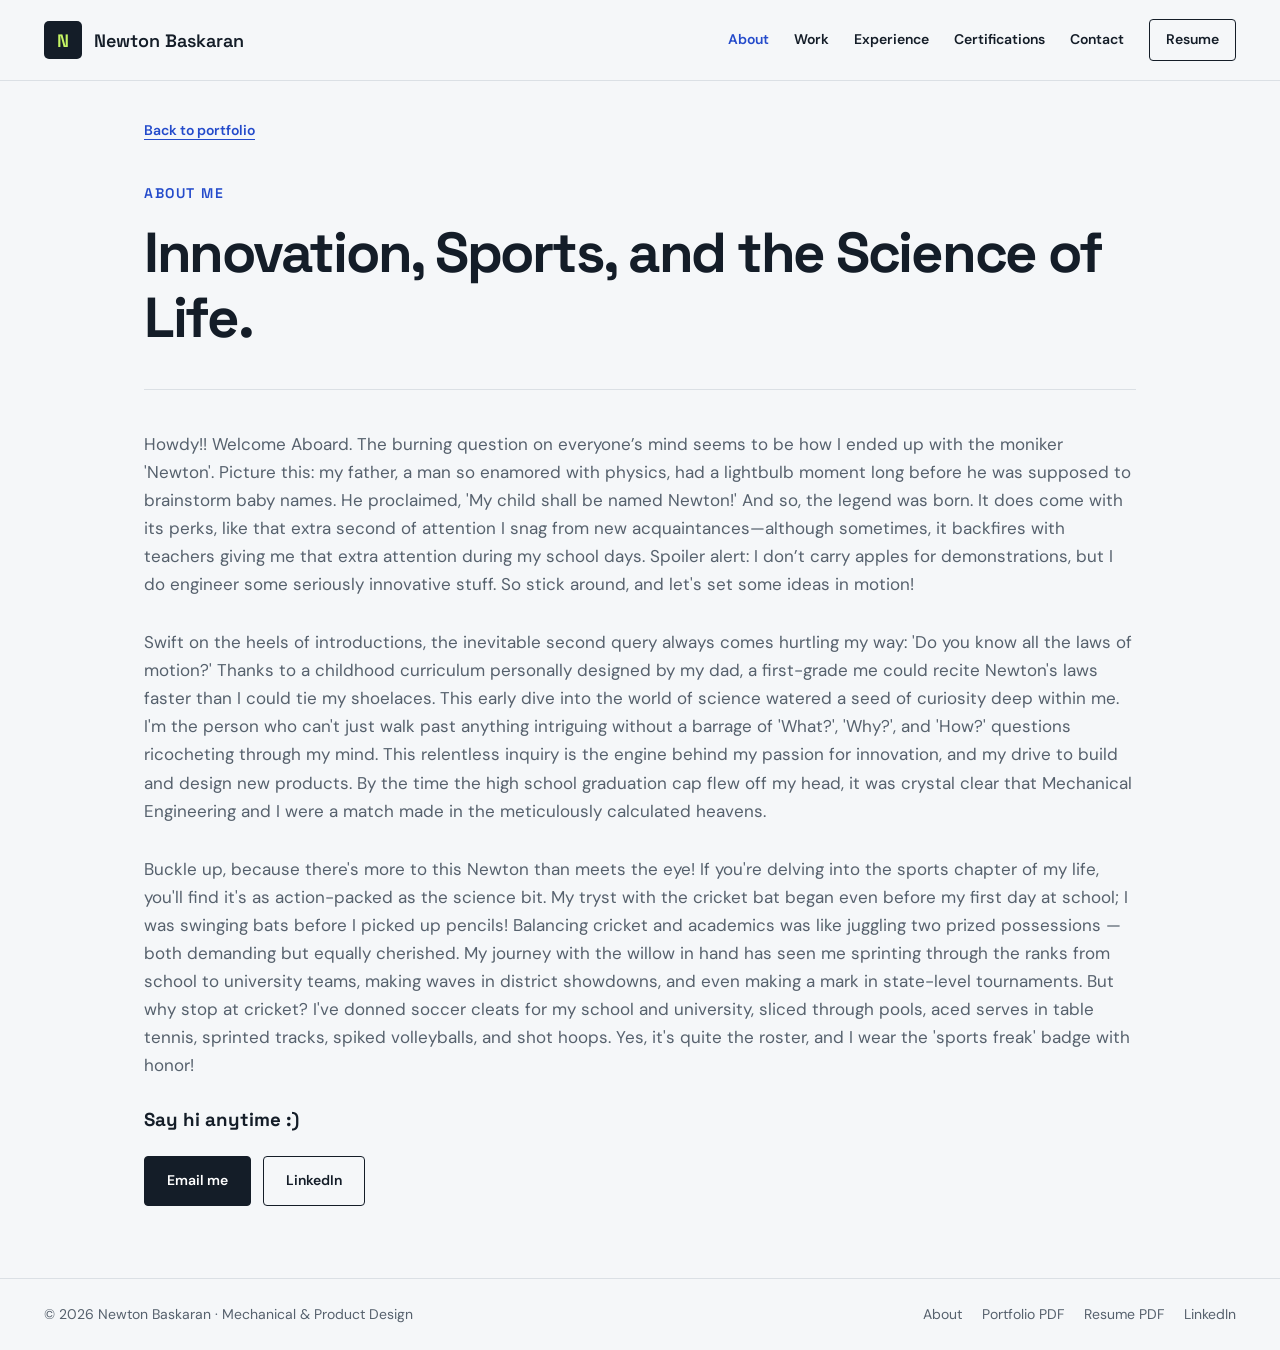
==== about/index.html @ c2f66797 "Move About story to a separate page and put About before Work" ====
<!doctype html>
<html lang="en"><head><meta charset="utf-8"><meta name="viewport" content="width=device-width, initial-scale=1">
<title>About Newton Baskaran | Mechanical &amp; Product Design</title><meta name="description" content="Get to know Newton Baskaran: the story behind his name, his curiosity for mechanical engineering, and his love of sport.">
<link rel="icon" type="image/svg+xml" href="data:image/svg+xml,%3Csvg xmlns='http://www.w3.org/2000/svg' viewBox='0 0 40 40'%3E%3Crect width='40' height='40' rx='8' fill='%23141d28'/%3E%3Cpath d='M11 29V11l18 18V11' fill='none' stroke='%23c5f564' stroke-width='4'/%3E%3C/svg%3E">
<link rel="stylesheet" href="../assets/portfolio.css"><script src="../assets/portfolio.js" defer></script></head><body>
<a class="skip" href="#main">Skip to content</a><header class="nav"><div class="wrap nav-inner">
<a class="brand" href="../"><span class="mark" aria-hidden="true">N</span><span>Newton<span class="surname"> Baskaran</span></span></a>
<nav class="nav-links" aria-label="Main navigation">
<a class="nav-about-page" href="./" aria-current="page">About</a><a href="../#work">Work</a><a class="nav-about" href="../#experience">Experience</a>
<a class="nav-certs" href="../#certifications">Certifications</a><a href="../#contact">Contact</a>
<a class="nav-resume" href="../assets/Newton-Baskaran-Resume.pdf" target="_blank" rel="noopener">Resume</a>
</nav></div></header>
<main id="main" class="case-main about-page"><div class="wrap"><a class="back-link" href="../">Back to portfolio</a><header class="case-heading"><span class="eyebrow">About me</span><h1>Innovation, Sports, and the Science of Life.</h1></header>
<div class="case-narrative about-story"><div class="case-section"><p>Howdy!! Welcome Aboard. The burning question on everyone’s mind seems to be how I ended up with the moniker 'Newton'. Picture this: my father, a man so enamored with physics, had a lightbulb moment long before he was supposed to brainstorm baby names. He proclaimed, 'My child shall be named Newton!' And so, the legend was born. It does come with its perks, like that extra second of attention I snag from new acquaintances—although sometimes, it backfires with teachers giving me that extra attention during my school days. Spoiler alert: I don’t carry apples for demonstrations, but I do engineer some seriously innovative stuff. So stick around, and let's set some ideas in motion!</p></div>
<div class="case-section"><p>Swift on the heels of introductions, the inevitable second query always comes hurtling my way: 'Do you know all the laws of motion?' Thanks to a childhood curriculum personally designed by my dad, a first-grade me could recite Newton's laws faster than I could tie my shoelaces. This early dive into the world of science watered a seed of curiosity deep within me. I'm the person who can't just walk past anything intriguing without a barrage of 'What?', 'Why?', and 'How?' questions ricocheting through my mind. This relentless inquiry is the engine behind my passion for innovation, and my drive to build and design new products. By the time the high school graduation cap flew off my head, it was crystal clear that Mechanical Engineering and I were a match made in the meticulously calculated heavens.</p></div>
<div class="case-section"><p>Buckle up, because there's more to this Newton than meets the eye! If you're delving into the sports chapter of my life, you'll find it's as action-packed as the science bit. My tryst with the cricket bat began even before my first day at school; I was swinging bats before I picked up pencils! Balancing cricket and academics was like juggling two prized possessions — both demanding but equally cherished. My journey with the willow in hand has seen me sprinting through the ranks from school to university teams, making waves in district showdowns, and even making a mark in state-level tournaments. But why stop at cricket? I've donned soccer cleats for my school and university, sliced through pools, aced serves in table tennis, sprinted tracks, spiked volleyballs, and shot hoops. Yes, it's quite the roster, and I wear the 'sports freak' badge with honor!</p></div><div class="case-section"><h3>Say hi anytime :)</h3><div class="buttons"><a class="btn" href="mailto:nbaskar1@asu.edu">Email me</a><a class="btn secondary" href="https://www.linkedin.com/in/NewtonBaskaran" target="_blank" rel="noopener">LinkedIn</a></div></div></div>
</div></main><footer class="footer"><div class="wrap footer-inner"><span>© 2026 Newton Baskaran · Mechanical & Product Design</span>
<div class="footer-links"><a href="./">About</a><a href="../assets/Newton-Baskaran-Design-Portfolio.pdf" download>Portfolio PDF</a>
<a href="../assets/Newton-Baskaran-Resume.pdf" download>Resume PDF</a><a href="https://www.linkedin.com/in/NewtonBaskaran" target="_blank" rel="noopener">LinkedIn</a></div></div></footer></body></html>
---- assets/portfolio.css ----
@import url('https://fonts.googleapis.com/css2?family=DM+Sans:wght@400;500;600;700&family=Space+Grotesk:wght@400;500;600;700&display=swap');

:root {
  --ink: #141d28;
  --muted: #56616d;
  --paper: #f5f7f9;
  --line: #dbe0e5;
  --acid: #c5f564;
  --blue: #244bcb;
  --display: 'Space Grotesk', Arial, sans-serif;
  --body: 'DM Sans', Arial, sans-serif;
}
* { box-sizing: border-box; }
html { scroll-behavior: smooth; scroll-padding-top: 100px; }
body { margin: 0; background: var(--paper); color: var(--ink); font: 16px/1.65 var(--body); }
a { color: inherit; text-decoration: none; }
button { font: inherit; cursor: pointer; }
a, button { -webkit-tap-highlight-color: transparent; touch-action: manipulation; }
a:focus-visible, button:focus-visible { outline: 3px solid var(--blue); outline-offset: 5px; }
h1, h2, h3, h4, p, figure { margin: 0; }
h1, h2, h3, h4 { font-family: var(--display); line-height: 1.15; }
img, video { max-width: 100%; }
[hidden] { display: none !important; }
.wrap { width: 100%; max-width: 1408px; margin: auto; padding-inline: 44px; }
.skip { position: fixed; top: -100px; left: 10px; background: white; z-index: 30; padding: 8px 16px; }
.skip:focus { top: 8px; }
.nav { position: sticky; top: 0; background: rgba(245,247,249,.96); border-bottom: 1px solid var(--line); z-index: 10; backdrop-filter: blur(15px); }
.nav-inner { min-height: 80px; display: flex; align-items: center; justify-content: space-between; gap: 22px; }
.brand { display: flex; align-items: center; gap: 12px; font: 600 18px var(--display); flex-shrink: 0; }
.mark { background: var(--ink); color: var(--acid); width: 38px; height: 38px; display: grid; place-items: center; border-radius: 5px; }
.nav-links { display: flex; align-items: center; gap: 25px; font-size: 14px; font-weight: 600; }
.nav-links a:hover { color: var(--blue); }
.nav-resume { border: 1px solid var(--ink); padding: 8px 16px; border-radius: 4px; }
.eyebrow { font: 600 14px/1.5 var(--display); letter-spacing: .11em; text-transform: uppercase; }
.hero { position: relative; isolation: isolate; background: #081321; color: white; overflow: hidden; }
.hero-video { position: absolute; z-index: -2; top: 0; left: 0; width: 100%; height: 100%; max-width: none; object-fit: cover; object-position: 50% 42%; }
.hero-shade { position: absolute; inset: 0; z-index: -1; background: linear-gradient(90deg, rgba(7,16,28,.83) 0%, rgba(7,16,28,.76) 36%, rgba(7,16,28,.24) 62%, rgba(7,16,28,0) 78%); }
.hero-inner { padding-block: 60px 68px; min-height: 680px; }
.hero .eyebrow { color: var(--acid); }
.hero h1 { max-width: 705px; margin-top: 22px; letter-spacing: -.045em; }
.hero-greeting { display: block; font-size: clamp(42px,4.8vw,68px); line-height: 1.13; }
.hero-message { display: block; font-size: clamp(34px,3.6vw,50px); line-height: 1.13; margin-top: 13px; max-width: 660px; }
.hero-ps { font-size: 16px; color: #d6e1dc; margin-top: 22px; }
.hero-intro { font-size: 18px; line-height: 1.65; max-width: 530px; margin-top: 25px; color: #e2e7ee; }
.buttons { display: flex; gap: 12px; flex-wrap: wrap; margin-top: 26px; }
.btn { display: inline-flex; align-items: center; justify-content: center; padding: 12px 22px; border-radius: 4px; background: var(--ink); color: white; font-weight: 600; font-size: 14px; border: 1px solid var(--ink); text-align: center; }
.btn:hover { background: var(--blue); border-color: var(--blue); }
.btn.secondary { background: transparent; color: var(--ink); }
.btn.secondary:hover { background: #e9edf2; }
.hero .btn { background: var(--acid); color: var(--ink); border-color: var(--acid); }
.hero .btn:hover { background: #d4ff85; }
.hero .btn.secondary { background: #102033a3; color: white; border-color: #b8c4d0; }
.hero .btn.secondary:hover { background: #243746; }
.hero a:focus-visible, .motion-control:focus-visible { outline-color: var(--acid); }
.motion-control { position: absolute; bottom: 22px; right: 36px; padding: 8px 14px; border: 1px solid #a6b1bd; border-radius: 4px; background: #081321c7; color: white; font-size: 14px; }
.motion-control:hover { background: #233342; }
.band { background: var(--ink); color: white; }
.band-inner { display: grid; grid-template-columns: repeat(3,1fr); gap: 30px; padding-block: 27px; }
.band-inner > div { display: flex; flex-direction: column; gap: 4px; }
.band strong { font: 500 22px var(--display); color: var(--acid); }
.band span { font-size: 14px; color: #cbd5de; }
.section { padding-block: 76px; }
.section-top { display: flex; justify-content: space-between; align-items: end; gap: 24px; margin-bottom: 30px; }
.section-top h2 { font-size: 42px; letter-spacing: -.04em; margin-top: 10px; }
.section-top > p { max-width: 410px; color: var(--muted); font-size: 16px; }
.featured { display: grid; grid-template-columns: 1.08fr .92fr; gap: 22px; }
.feature { border: 1px solid var(--line); border-radius: 8px; overflow: hidden; background: white; display: flex; flex-direction: column; }
.feature-head { padding: 32px 34px; }
.feature h3 { font-size: 30px; letter-spacing: -.035em; max-width: 390px; margin: 16px 0; }
.feature p { color: var(--muted); }
.feature-meta { display: flex; justify-content: space-between; gap: 12px; font: 500 14px/1.5 var(--display); color: var(--muted); }
.feature-meta > span:first-child { font-weight: 700; color: var(--ink); }
.product-map { background: var(--ink); color: white; padding: 32px 34px; flex: 1; display: flex; flex-direction: column; justify-content: center; }
.product-map .eyebrow { color: var(--acid); }
.process { display: grid; grid-template-columns: repeat(3,1fr); gap: 0; margin-top: 30px; }
.process > div { border-left: 1px solid #53606c; padding-inline: 18px; }
.process > div:first-child { padding-left: 0; border: 0; }
.process span { font: 500 14px var(--display); color: var(--acid); }
.process strong { display: block; font: 500 19px/1.3 var(--display); margin-top: 12px; }
.process p { font-size: 14px; color: #c1cbd5; margin-top: 8px; }
.feature-foot { padding: 22px 34px; border-top: 1px solid var(--line); display: flex; align-items: center; justify-content: space-between; gap: 14px; font-size: 14px; }
.text-link { color: var(--blue); font-weight: 700; font-size: 14px; text-decoration-thickness: 1px; text-underline-offset: 4px; }
.text-link:hover { text-decoration: underline; }
.feature.accent { background: var(--acid); border-color: var(--acid); }
.feature.accent .feature-meta, .feature.accent p { color: #354223; }
.module-list { padding: 0 34px 30px; display: grid; gap: 0; }
.module { display: flex; align-items: baseline; justify-content: space-between; gap: 20px; border-top: 1px solid #8bab43; padding-block: 10px; font-size: 16px; }
.module span { font: 14px/1.4 var(--display); color: #3a4c23; text-align: right; }
.module strong { font-weight: 500; }
a.module:hover strong { text-decoration: underline; text-underline-offset: 4px; }
.module:focus-visible { outline-offset: 2px; }
.support-module strong { font-weight: 400; }
.projects-heading { display: flex; align-items: center; justify-content: space-between; gap: 24px; margin-top: 64px; }
.projects-heading h2 { font-size: 30px; letter-spacing: -.03em; }
.filter-bar { display: flex; align-items: center; gap: 8px; flex-wrap: wrap; margin: 22px 0; }
.filter { background: none; border: 1px solid var(--line); padding: 8px 16px; font-size: 14px; border-radius: 4px; color: var(--muted); }
.filter:hover { border-color: var(--ink); color: var(--ink); }
.filter[aria-pressed=true] { background: var(--ink); color: white; border-color: var(--ink); }
.project-count { margin-left: auto; color: var(--muted); font-size: 14px; padding-left: 10px; }
.cards { display: grid; grid-template-columns: repeat(3,minmax(0,1fr)); gap: 22px; }
.card { background: white; border: 1px solid var(--line); border-radius: 7px; min-width: 0; }
.card-link { display: flex; flex-direction: column; height: 100%; border-radius: 7px; }
.card-link:hover { box-shadow: 0 8px 25px #141d2810; }
.card-visual { height: 235px; background: #e6ebf0; overflow: hidden; position: relative; border-radius: 6px 6px 0 0; }
.card-visual img { width: 100%; height: 100%; object-fit: contain; padding: 14px; transition: transform .3s; }
.card-link:hover .card-visual img { transform: scale(1.04); }
.card-body { padding: 24px; flex: 1; display: flex; flex-direction: column; }
.card-meta { display: flex; justify-content: space-between; gap: 10px; font: 500 14px var(--display); color: var(--muted); }
.card h3 { font-size: 24px; letter-spacing: -.03em; margin: 12px 0; }
.card p { font-size: 16px; color: var(--muted); }
.card-stat { margin-top: auto; padding-top: 23px; display: flex; flex-direction: column; gap: 4px; }
.card-stat strong { font: 600 23px/1.25 var(--display); }
.card-stat span { font-size: 14px; color: var(--muted); }
.card .text-link { display: block; border-top: 1px solid var(--line); padding-top: 16px; margin-top: 20px; }
.card-link:hover .text-link { text-decoration: underline; }
.typographic, .no-photo { background: var(--blue); color: white; }
.type-visual { padding: 28px; height: 100%; display: flex; flex-direction: column; justify-content: center; }
.type-visual strong { font: 500 clamp(30px,2.8vw,42px)/1.1 var(--display); max-width: 350px; letter-spacing: -.04em; }
.type-visual span { font-size: 14px; margin-top: 16px; color: #edf2ff; }
.workflow { padding: 25px 28px; height: 100%; display: flex; flex-direction: column; justify-content: center; }
.workflow .eyebrow { color: var(--acid); }
.workflow ol { padding: 0; margin: 14px 0 0; list-style: none; display: grid; gap: 9px; }
.workflow li { display: flex; align-items: baseline; gap: 18px; }
.workflow li span { color: #e3f6c5; font-size: 14px; }
.workflow li strong { font: 500 20px/1.25 var(--display); }
.context-section { background: #e9edf2; border-block: 1px solid var(--line); }
.context-grid { display: grid; grid-template-columns: .85fr 1.15fr; gap: 70px; }
.context-grid h2 { font-size: 42px; letter-spacing: -.04em; margin: 12px 0 24px; max-width: 390px; }
.context-grid p { color: var(--muted); }
.timeline { display: grid; gap: 24px; }
.position { border-top: 1px solid #c4ccd5; padding-top: 20px; }
.position:first-child { border-color: var(--ink); }
.position-top { display: flex; justify-content: space-between; gap: 20px; margin-bottom: 8px; }
.position h3 { font-size: 23px; }
.position span { font-size: 14px; color: var(--muted); white-space: nowrap; }
.position small { display: block; font-size: 14px; color: var(--muted); margin-bottom: 8px; }
.experience-support { margin: 12px 0 0; padding-left: 20px; color: var(--muted); }
.experience-support li + li { margin-top: 8px; }
.education { margin-top: 30px; border-top: 1px solid #c4ccd5; padding-top: 23px; }
.education h3 { font-size: 20px; margin-bottom: 16px; }
.education p { font-size: 16px; margin-bottom: 16px; }
.education strong { display: block; color: var(--ink); }
.skills-layout { display: grid; grid-template-columns: .85fr 1.15fr; gap: 70px; align-items: start; }
.tools-panel { background: var(--ink); color: white; padding: 32px; border-radius: 7px; }
.tools-panel h3 { font-size: 23px; margin-bottom: 16px; color: var(--acid); }
.tools-panel h3:not(:first-child) { margin-top: 28px; border-top: 1px solid #4f5e6d; padding-top: 23px; }
.tools-panel p { color: #e0e7ee; }
.tools-panel#certifications { scroll-margin-top: 105px; }
.capabilities-panel { display: grid; gap: 28px; }
.capability-group h3 { font-size: 23px; margin-bottom: 16px; }
.capability-group + .capability-group { border-top: 1px solid var(--line); padding-top: 28px; }
.tools-panel .certification-list { list-style: none; padding: 0; margin: 0; }
.certification { padding-block: 11px; }
.certification + .certification { border-top: 1px solid #394958; }
.certification strong { display: block; color: white; font: 500 16px/1.45 var(--body); }
.certification span { display: block; color: #c3cfdb; font-size: 14px; margin-top: 3px; }
.skill-chips, .case-tags { display: flex; align-content: start; gap: 10px; flex-wrap: wrap; padding: 0; margin: 0; list-style: none; }
.skill-chips li { font-size: 16px; padding: 7px 12px; background: white; border: 1px solid var(--line); border-radius: 4px; }
.certifications { background: #e9edf2; border-block: 1px solid var(--line); }
.cert-grid { display: grid; grid-template-columns: repeat(2,minmax(0,1fr)); gap: 18px; }
.cert { min-width: 0; background: white; padding: 26px 28px; border: 1px solid #cfd7e0; border-radius: 6px; }
.cert-meta { display: flex; justify-content: space-between; gap: 14px; font-size: 14px; color: var(--muted); }
.cert-meta time { white-space: nowrap; }
.cert h3 { margin-top: 14px; font-size: 23px; letter-spacing: -.025em; }
.credential { font-size: 13px; color: var(--muted); margin-top: 16px; }
.credential span { display: block; overflow-wrap: anywhere; font-family: var(--display); color: var(--ink); margin-top: 2px; }
.contact { padding-block: 76px; }
.contact-grid { display: flex; align-items: end; justify-content: space-between; gap: 35px; }
.contact h2 { font-size: clamp(34px,4.5vw,62px); letter-spacing: -.045em; max-width: 700px; margin: 14px 0 20px; }
.contact p { max-width: 650px; color: var(--muted); }
.contact-details { display: flex; flex-direction: column; align-items: start; gap: 8px; margin-top: 24px; }
.email { color: var(--blue); font: 500 23px/1.4 var(--display); overflow-wrap: anywhere; }
.contact-details a:hover { text-decoration: underline; text-underline-offset: 4px; }
.footer { border-top: 1px solid var(--line); padding-block: 24px; font-size: 14px; color: var(--muted); }
.footer-inner { display: flex; justify-content: space-between; gap: 25px; }
.footer-links { display: flex; gap: 20px; flex-wrap: wrap; }
.footer a:hover { text-decoration: underline; }

/* Individual project pages share the PDF portfolio's image / narrative split. */
.case-main { padding-block: 30px 64px; }
.back-link { display: inline-block; padding: 8px 0; font-size: 14px; color: var(--blue); font-weight: 600; text-decoration: underline; text-underline-offset: 4px; }
.case-heading { padding-block: 30px 38px; border-bottom: 1px solid var(--line); }
.case-heading .eyebrow { color: var(--blue); }
.case-heading h1 { font-size: clamp(34px,4.4vw,60px); letter-spacing: -.04em; max-width: 1000px; margin-top: 15px; }
.case-sub { font-size: 16px; color: var(--muted); margin-top: 20px; }
.case-lead { font-size: 21px; line-height: 1.6; max-width: 925px; margin-top: 18px; }
.case-layout { display: grid; grid-template-columns: .95fr 1.05fr; gap: 64px; padding-block: 40px; }
.case-media, .case-narrative { min-width: 0; }
.case-figure { background: #e6ebf0; border: 1px solid var(--line); border-radius: 6px; overflow: hidden; }
.case-figure img { display: block; width: 100%; height: 340px; object-fit: contain; padding: 16px; }
.case-figure figcaption { padding: 12px 18px; background: white; font-size: 14px; color: var(--muted); border-top: 1px solid var(--line); }
.case-figure.no-photo { background: var(--ink); color: white; min-height: 320px; border-color: var(--ink); }
.case-figure .type-visual { min-height: 320px; padding: 36px; }
.case-figure .type-visual strong { font-size: clamp(36px,3.6vw,53px); color: var(--acid); }
.case-figure .workflow { padding: 36px; min-height: 320px; }
.case-figure .workflow ol { gap: 25px; margin-top: 28px; }
.case-figure .workflow li { gap: 24px; }
.case-figure .workflow li strong { font-size: 24px; }
.case-facts { display: grid; grid-template-columns: repeat(2,minmax(0,1fr)); gap: 14px; margin-top: 20px; }
.case-facts > div { padding: 19px 20px; background: white; border: 1px solid var(--line); border-radius: 5px; min-width: 0; }
.case-facts strong { font: 600 25px/1.2 var(--display); display: block; letter-spacing: -.03em; }
.case-facts span { display: block; font-size: 14px; color: var(--muted); margin-top: 8px; }
.case-section + .case-section { margin-top: 30px; }
.case-section h2 { font-size: 24px; margin-bottom: 14px; letter-spacing: -.03em; }
.case-section p, .case-section li { color: var(--muted); font-size: 17px; }
.case-section ul { padding-left: 20px; margin: 0; }
.case-section li { margin-bottom: 11px; padding-left: 3px; }
.table-wrap { overflow-x: auto; margin-top: 28px; }
table { width: 100%; border-collapse: collapse; font-size: 15px; }
caption { text-align: left; font: 500 18px/1.4 var(--display); margin-bottom: 14px; }
th, td { text-align: left; padding: 12px; border-bottom: 1px solid var(--line); }
thead th { background: #e9edf2; font-weight: 600; }
tbody th { font-weight: 500; }
.case-resources { border-block: 1px solid var(--line); padding-block: 30px; }
.case-resources h2 { font-size: 28px; margin-top: 8px; }
.resource-grid { display: grid; grid-template-columns: repeat(3,minmax(0,1fr)); gap: 16px; margin-top: 24px; }
.resource { display: flex; flex-direction: column; gap: 4px; padding: 19px 22px; background: white; border: 1px solid var(--line); border-radius: 5px; }
.resource strong { font-size: 16px; color: var(--blue); }
.resource span { font-size: 14px; color: var(--muted); }
.resource:hover { border-color: var(--blue); }
.resource:hover strong { text-decoration: underline; text-underline-offset: 4px; }
.case-tags { margin-top: 28px; }
.case-tags li { font-size: 14px; border: 1px solid var(--line); padding: 5px 11px; border-radius: 3px; }
.case-bottom { display: flex; align-items: center; justify-content: space-between; gap: 24px; margin-top: 38px; }
@media (max-width: 1100px) {
  .wrap { padding-inline: 28px; }
  .hero h1 { max-width: 600px; }
  .hero-message { max-width: 570px; }
  .hero-inner { min-height: 650px; }
  .feature-head, .product-map, .feature-foot, .module-list { padding-inline: 26px; }
  .process > div { padding-inline: 10px; }
  .process strong { font-size: 17px; }
  .context-grid, .skills-layout { gap: 38px; }
  .case-layout { gap: 38px; }
  .cards { grid-template-columns: repeat(2,minmax(0,1fr)); }
}
@media (max-width: 850px) {
  .nav-links { gap: 19px; }
  .nav-certs { display: none; }
  .featured { grid-template-columns: 1fr; }
  .process strong { font-size: 20px; }
  .process > div { padding-inline: 20px; }
  .product-map { min-height: 235px; }
  .hero-message { max-width: 485px; }
  .hero h1 { max-width: 515px; }
  .hero-shade { background: linear-gradient(90deg,rgba(7,16,28,.87),rgba(7,16,28,.7) 55%,rgba(7,16,28,.12)); }
  .context-grid, .skills-layout { grid-template-columns: 1fr; }
  .context-grid > div:first-child { max-width: 650px; }
  .education { display: grid; grid-template-columns: 1fr 1fr; gap: 14px 24px; }
  .education h3 { grid-column: 1/-1; margin-bottom: 0; }
  .skills-layout { gap: 28px; }
  .tools-panel { display: grid; grid-template-columns: 1fr; }
  .contact-grid { display: block; }
  .contact-grid .buttons { margin-top: 28px; }
  .case-layout { grid-template-columns: 1fr; gap: 34px; }
  .case-figure img { height: 380px; }
}
@media (max-width: 600px) {
  .wrap { padding-inline: 20px; }
  .nav-inner { min-height: 70px; gap: 12px; }
  .brand { font-size: 16px; gap: 8px; }
  .surname, .nav-about { display: none; }
  .mark { width: 30px; height: 30px; }
  .nav-links { gap: 14px; font-size: 14px; }
  .nav-resume { padding: 6px 8px; }
  .hero-inner { padding-block: 260px 42px; min-height: auto; }
  .hero-video { top: 0; height: 320px; object-position: 83% 42%; }
  .hero-shade { background: linear-gradient(0deg,#081321 0%,#081321 50%,rgba(8,19,33,.96) 62%,rgba(8,19,33,.04) 85%); }
  .hero .eyebrow { font-size: 13px; letter-spacing: .08em; }
  .hero h1 { margin-top: 19px; }
  .hero-greeting { font-size: 40px; line-height: 1.15; }
  .hero-message { font-size: 31px; line-height: 1.17; margin-top: 10px; }
  .hero-ps { font-size: 14px; margin-top: 18px; }
  .hero-intro { font-size: 17px; margin-top: 20px; }
  .hero .buttons { gap: 9px; margin-top: 22px; }
  .hero .btn { padding: 11px 15px; }
  .motion-control { top: 17px; bottom: auto; right: 20px; font-size: 13px; padding: 6px 10px; }
  .band-inner { grid-template-columns: 1fr; gap: 18px; padding-block: 25px; }
  .band-inner > div { gap: 2px; }
  .band strong { font-size: 21px; }
  .section { padding-block: 48px; }
  .section-top { display: block; }
  .section-top h2, .context-grid h2 { font-size: 34px; }
  .section-top > p { margin-top: 17px; }
  .feature h3 { font-size: 29px; }
  .feature-head { padding: 26px; }
  .feature-meta { font-size: 14px; }
  .feature-meta > span:last-child { text-align: right; }
  .process { grid-template-columns: 1fr; gap: 18px; margin-top: 18px; }
  .process > div, .process > div:first-child { border: 0; border-top: 1px solid #53606c; padding: 12px 0 0; }
  .process strong { display: inline; margin-left: 14px; font-size: 19px; }
  .process p { margin-top: 6px; }
  .feature-foot { padding: 20px 26px; flex-wrap: wrap; }
  .module { gap: 13px; }
  .module span { max-width: 110px; }
  .projects-heading { align-items: start; flex-direction: column; gap: 13px; margin-top: 45px; }
  .projects-heading h2 { font-size: 29px; }
  .filter-bar { gap: 7px; margin-top: 23px; }
  .filter { padding: 8px 12px; }
  .project-count { margin-left: 0; padding-left: 0; flex-basis: 100%; }
  .cards { grid-template-columns: minmax(0,1fr); }
  .card-visual { height: 235px; }
  .card h3 { font-size: 25px; }
  .type-visual strong { font-size: 38px; }
  .position-top { display: block; }
  .position span { display: block; margin-top: 8px; }
  .education { grid-template-columns: 1fr; }
  .tools-panel { padding: 27px; }
  .skill-chips { gap: 8px; }
  .skill-chips li { font-size: 15px; }
  .cert-grid { grid-template-columns: minmax(0,1fr); }
  .cert { padding: 25px; }
  .cert h3 { font-size: 23px; }
  .cert-meta { flex-wrap: wrap; gap: 5px 16px; }
  .contact { padding-block: 48px; }
  .contact h2 { font-size: 37px; }
  .email { font-size: 22px; }
  .footer-inner { display: block; }
  .footer-links { margin-top: 14px; gap: 18px; }
  .case-main { padding-block: 20px 45px; }
  .case-heading { padding-block: 25px 28px; }
  .case-heading h1 { font-size: 36px; }
  .case-lead { font-size: 18px; }
  .case-layout { padding-block: 28px; }
  .case-figure img { height: 275px; padding: 12px; }
  .case-figure .type-visual, .case-figure .workflow { padding: 28px; }
  .case-figure .type-visual strong { font-size: 43px; }
  .case-figure .workflow li strong { font-size: 22px; }
  .case-facts { gap: 10px; }
  .case-facts > div { padding: 16px; }
  .case-facts strong { font-size: 22px; }
  .case-section h2 { font-size: 24px; }
  .case-section p, .case-section li { font-size: 16px; }
  .resource-grid { grid-template-columns: minmax(0,1fr); }
  .case-bottom { flex-wrap: wrap; }
}
@media (max-width: 350px) {
  .nav-links { gap: 10px; }
  .brand { font-size: 15px; }
  .mark { display: none; }
  .hero-greeting { font-size: 35px; }
  .hero-message { font-size: 29px; }
  .filter { font-size: 13px; padding: 8px 10px; }
}
@media (prefers-reduced-motion: reduce) {
  html { scroll-behavior: auto; }
  *, *::before, *::after { transition: none !important; }
}
@media print {
  .nav, .buttons, .filter-bar, .motion-control, .footer, .case-bottom, .contact { display: none !important; }
  .wrap { padding: 0; }
  .hero-video, .hero-shade { display: none; }
  .hero { color: var(--ink); background: white; }
  .hero .eyebrow, .hero-ps, .hero-intro { color: var(--ink); }
  .hero-inner { padding-block: 20px; min-height: 0; }
  .hero-greeting { font-size: 40px; }
  .hero-message { font-size: 30px; }
  .section, .case-main { padding-block: 25px; }
  .cards { grid-template-columns: repeat(2,minmax(0,1fr)); }
  .card, .feature, .cert, .case-section { break-inside: avoid; }
  .card-visual { height: 160px; }
  .case-heading h1 { font-size: 36px; }
  .case-layout { grid-template-columns: 1fr 1fr; gap: 25px; }
  .case-figure img { height: 240px; }
  .case-section p, .case-section li { font-size: 14px; }
}

/* About has its own page and stays accessible in the compact navigation. */
.nav-links a[aria-current="page"] { color: var(--blue); }
.about-page > .wrap { max-width: 1080px; }
.about-story { padding-block: 40px 8px; }
@media (max-width: 600px) {
  .nav-links { gap: 10px; font-size: 13px; }
  .about-story { padding-block: 28px 0; }
}
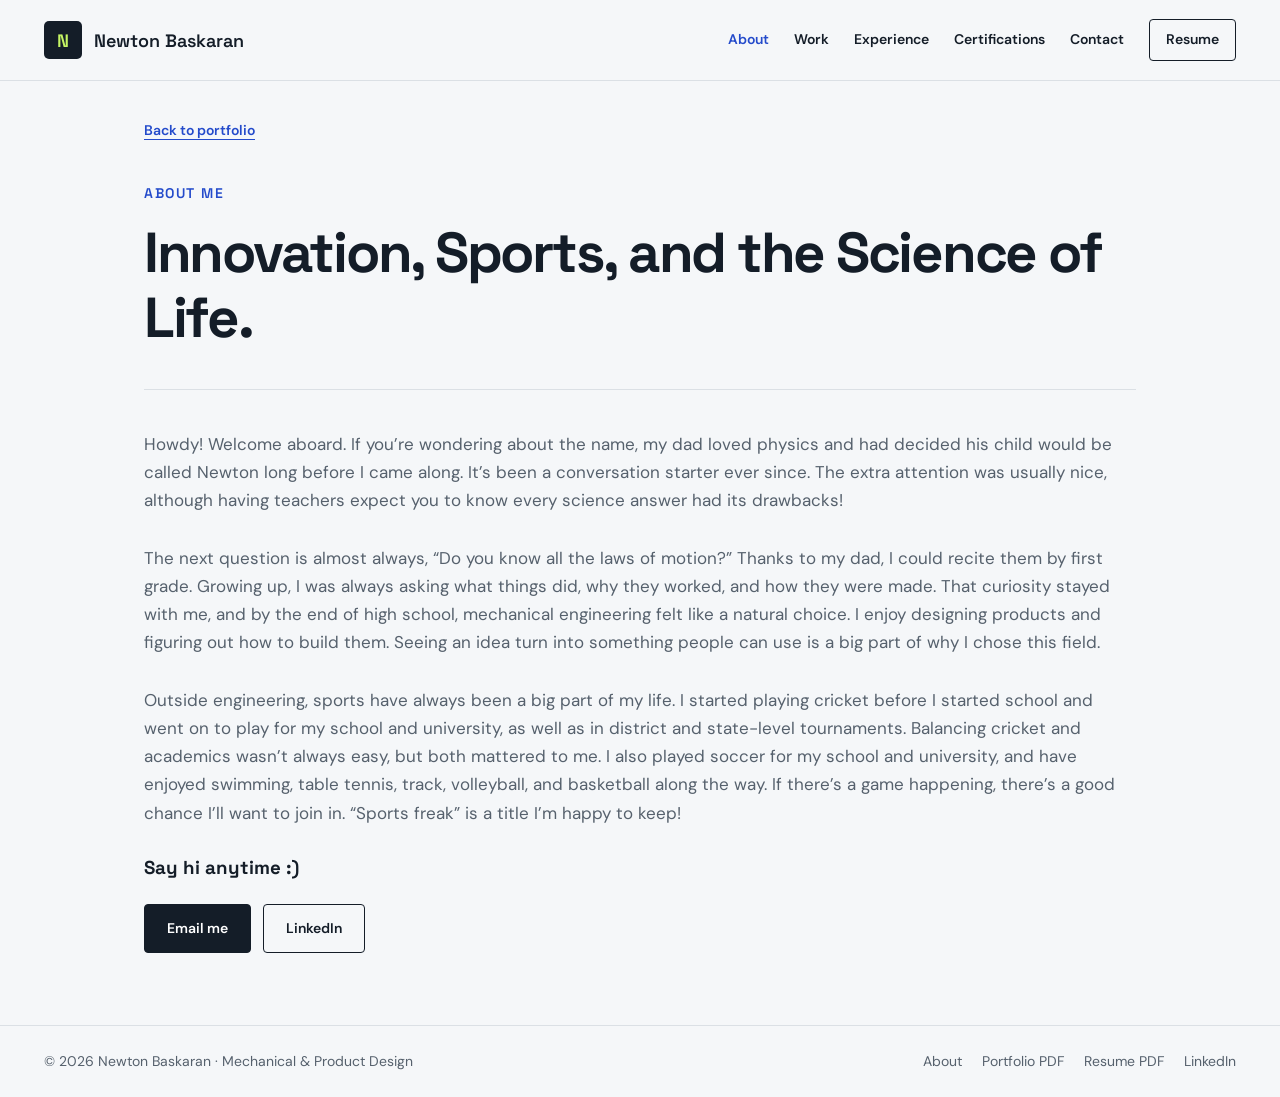
==== commit a4131d31: "Update About story with approved conversational wording" ====
--- a/about/index.html
+++ b/about/index.html
@@ -11,9 +11,9 @@
 <a class="nav-resume" href="../assets/Newton-Baskaran-Resume.pdf" target="_blank" rel="noopener">Resume</a>
 </nav></div></header>
 <main id="main" class="case-main about-page"><div class="wrap"><a class="back-link" href="../">Back to portfolio</a><header class="case-heading"><span class="eyebrow">About me</span><h1>Innovation, Sports, and the Science of Life.</h1></header>
-<div class="case-narrative about-story"><div class="case-section"><p>Howdy!! Welcome Aboard. The burning question on everyone’s mind seems to be how I ended up with the moniker 'Newton'. Picture this: my father, a man so enamored with physics, had a lightbulb moment long before he was supposed to brainstorm baby names. He proclaimed, 'My child shall be named Newton!' And so, the legend was born. It does come with its perks, like that extra second of attention I snag from new acquaintances—although sometimes, it backfires with teachers giving me that extra attention during my school days. Spoiler alert: I don’t carry apples for demonstrations, but I do engineer some seriously innovative stuff. So stick around, and let's set some ideas in motion!</p></div>
-<div class="case-section"><p>Swift on the heels of introductions, the inevitable second query always comes hurtling my way: 'Do you know all the laws of motion?' Thanks to a childhood curriculum personally designed by my dad, a first-grade me could recite Newton's laws faster than I could tie my shoelaces. This early dive into the world of science watered a seed of curiosity deep within me. I'm the person who can't just walk past anything intriguing without a barrage of 'What?', 'Why?', and 'How?' questions ricocheting through my mind. This relentless inquiry is the engine behind my passion for innovation, and my drive to build and design new products. By the time the high school graduation cap flew off my head, it was crystal clear that Mechanical Engineering and I were a match made in the meticulously calculated heavens.</p></div>
-<div class="case-section"><p>Buckle up, because there's more to this Newton than meets the eye! If you're delving into the sports chapter of my life, you'll find it's as action-packed as the science bit. My tryst with the cricket bat began even before my first day at school; I was swinging bats before I picked up pencils! Balancing cricket and academics was like juggling two prized possessions — both demanding but equally cherished. My journey with the willow in hand has seen me sprinting through the ranks from school to university teams, making waves in district showdowns, and even making a mark in state-level tournaments. But why stop at cricket? I've donned soccer cleats for my school and university, sliced through pools, aced serves in table tennis, sprinted tracks, spiked volleyballs, and shot hoops. Yes, it's quite the roster, and I wear the 'sports freak' badge with honor!</p></div><div class="case-section"><h3>Say hi anytime :)</h3><div class="buttons"><a class="btn" href="mailto:nbaskar1@asu.edu">Email me</a><a class="btn secondary" href="https://www.linkedin.com/in/NewtonBaskaran" target="_blank" rel="noopener">LinkedIn</a></div></div></div>
+<div class="case-narrative about-story"><div class="case-section"><p>Howdy! Welcome aboard. If you’re wondering about the name, my dad loved physics and had decided his child would be called Newton long before I came along. It’s been a conversation starter ever since. The extra attention was usually nice, although having teachers expect you to know every science answer had its drawbacks!</p></div>
+<div class="case-section"><p>The next question is almost always, “Do you know all the laws of motion?” Thanks to my dad, I could recite them by first grade. Growing up, I was always asking what things did, why they worked, and how they were made. That curiosity stayed with me, and by the end of high school, mechanical engineering felt like a natural choice. I enjoy designing products and figuring out how to build them. Seeing an idea turn into something people can use is a big part of why I chose this field.</p></div>
+<div class="case-section"><p>Outside engineering, sports have always been a big part of my life. I started playing cricket before I started school and went on to play for my school and university, as well as in district and state-level tournaments. Balancing cricket and academics wasn’t always easy, but both mattered to me. I also played soccer for my school and university, and have enjoyed swimming, table tennis, track, volleyball, and basketball along the way. If there’s a game happening, there’s a good chance I’ll want to join in. “Sports freak” is a title I’m happy to keep!</p></div><div class="case-section"><h3>Say hi anytime :)</h3><div class="buttons"><a class="btn" href="mailto:nbaskar1@asu.edu">Email me</a><a class="btn secondary" href="https://www.linkedin.com/in/NewtonBaskaran" target="_blank" rel="noopener">LinkedIn</a></div></div></div>
 </div></main><footer class="footer"><div class="wrap footer-inner"><span>© 2026 Newton Baskaran · Mechanical & Product Design</span>
 <div class="footer-links"><a href="./">About</a><a href="../assets/Newton-Baskaran-Design-Portfolio.pdf" download>Portfolio PDF</a>
 <a href="../assets/Newton-Baskaran-Resume.pdf" download>Resume PDF</a><a href="https://www.linkedin.com/in/NewtonBaskaran" target="_blank" rel="noopener">LinkedIn</a></div></div></footer></body></html>
